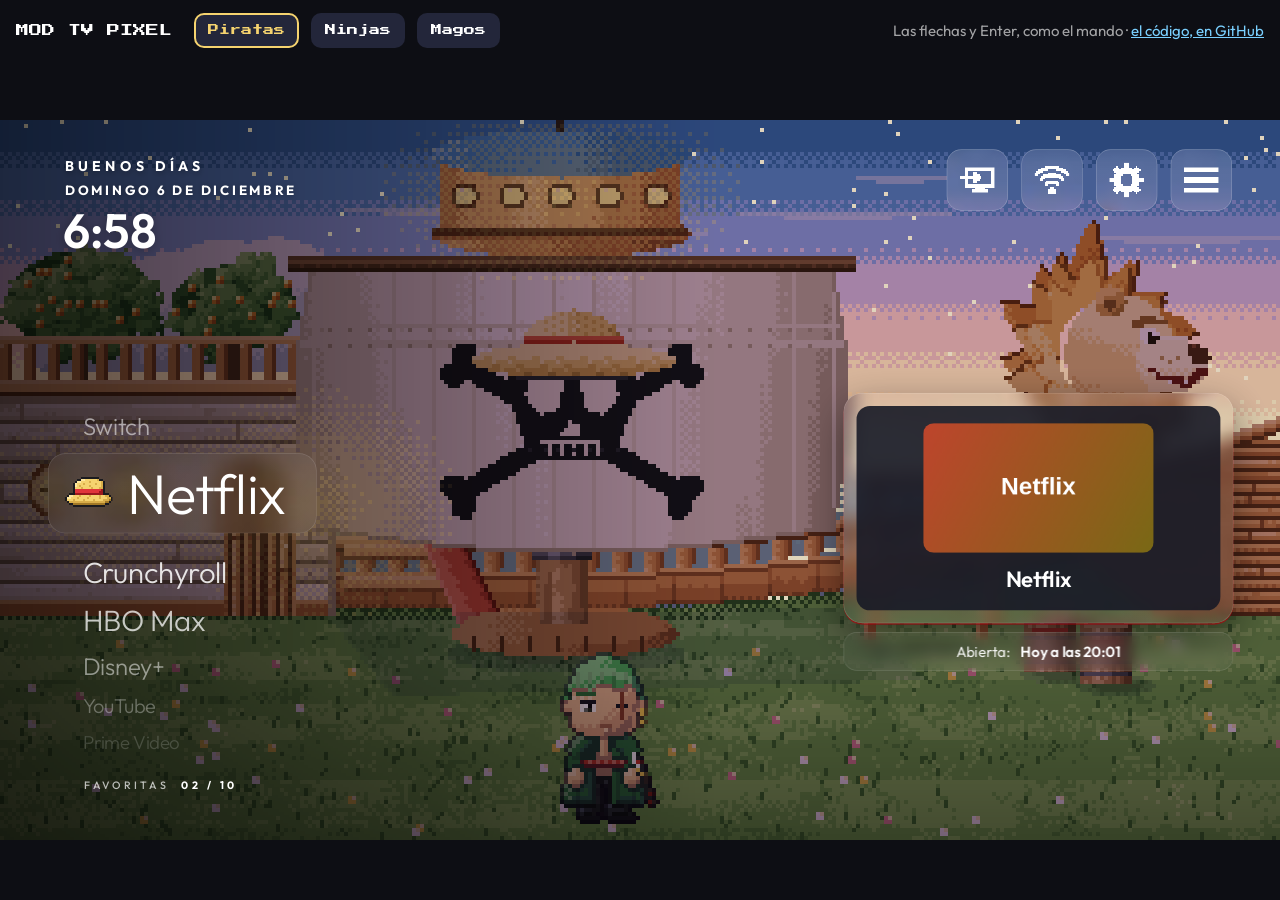
==== index.html @ 505b5720 "Mod TV Pixel 1.0.0: la pantalla de inicio en pixel art para Android TV, con tres sagas (David, 2026-" ====
<!doctype html>
<html lang="es">
<head>
<meta charset="utf-8">
<meta name="viewport" content="width=device-width, initial-scale=1">
<title>Mod TV Pixel</title>
<meta name="description" content="Una pantalla de inicio en pixel art para Android TV, en el navegador: tres sagas que cambian con la hora y el día.">
<style>
  @font-face { font-family: "Press Start 2P"; src: url("web/fuentes/press-start-2p.ttf"); }
  @font-face { font-family: "Outfit"; src: url("web/fuentes/outfit.ttf"); font-weight: 100 900; }
  :root { color-scheme: dark; }
  html, body { margin: 0; height: 100%; background: #0d0e14; color: #fff; font-family: "Outfit", sans-serif; overflow: hidden; }
  header { height: 60px; display: flex; align-items: center; gap: 12px; padding: 0 16px; box-sizing: border-box; }
  header b { font: 13px "Press Start 2P", monospace; margin-right: 10px; white-space: nowrap; }
  header button { font: 11px "Press Start 2P", monospace; color: #fff; background: #23263a; border: 2px solid transparent; border-radius: 10px;
    padding: 10px 12px; cursor: pointer; }
  header button.si { border-color: #f5d36f; color: #f5d36f; }
  header button:focus-visible { outline: 2px solid #fff; outline-offset: 2px; }
  header span { margin-left: auto; font-size: 15px; color: rgba(255, 255, 255, 0.62); white-space: nowrap; overflow: hidden; text-overflow: ellipsis; }
  header a { color: #7ad0ff; }
  #marco { position: absolute; top: 60px; left: 0; right: 0; bottom: 0; }
  #tele { position: absolute; width: 1920px; height: 1080px; border: 0; transform-origin: 0 0; }
  @media (max-width: 720px) { header span { display: none; } header b { display: none; } }
</style>
</head>
<body>
<header>
  <b>MOD TV PIXEL</b>
  <button data-saga="piratas">Piratas</button><button data-saga="ninjas">Ninjas</button><button data-saga="magos">Magos</button>
  <span>Las flechas y Enter, como el mando · <a href="https://github.com/davidmcaru/mod-tv-pixel">el código, en GitHub</a></span>
</header>
<div id="marco"><iframe id="tele" title="La pantalla de inicio de la tele"></iframe></div>
<script>
  // La pantalla es la de la tele, a 1920 × 1080: aquí se encaja en la ventana. ?saga=ninjas&dia=3&h=21 enseña otra saga,
  // otro día (0 es el domingo) y otra hora.
  const marco = document.getElementById("marco"), tele = document.getElementById("tele"), q = new URLSearchParams(location.search);
  function encaja() {
    const k = Math.min(marco.clientWidth / 1920, marco.clientHeight / 1080);
    tele.style.transform = `scale(${k})`;
    tele.style.left = (marco.clientWidth - 1920 * k) / 2 + "px";
    tele.style.top = (marco.clientHeight - 1080 * k) / 2 + "px";
  }
  function poner(saga) {
    const extra = ["dia", "h", "graficos"].filter((k) => q.has(k)).map((k) => `${k}=${encodeURIComponent(q.get(k))}`).join("&");
    tele.src = `web/${saga}.html${extra ? "?" + extra : ""}`;
    document.querySelectorAll("header button").forEach((b) => b.classList.toggle("si", b.dataset.saga === saga));
    history.replaceState(null, "", "?" + [`saga=${saga}`, extra].filter(Boolean).join("&"));
  }
  document.querySelectorAll("header button").forEach((b) => b.addEventListener("click", () => poner(b.dataset.saga)));
  tele.addEventListener("load", () => { try { tele.contentWindow.focus(); } catch (e) {} });
  addEventListener("resize", encaja);
  encaja();
  poner(["piratas", "ninjas", "magos"].includes(q.get("saga")) ? q.get("saga") : "piratas");
</script>
</body>
</html>
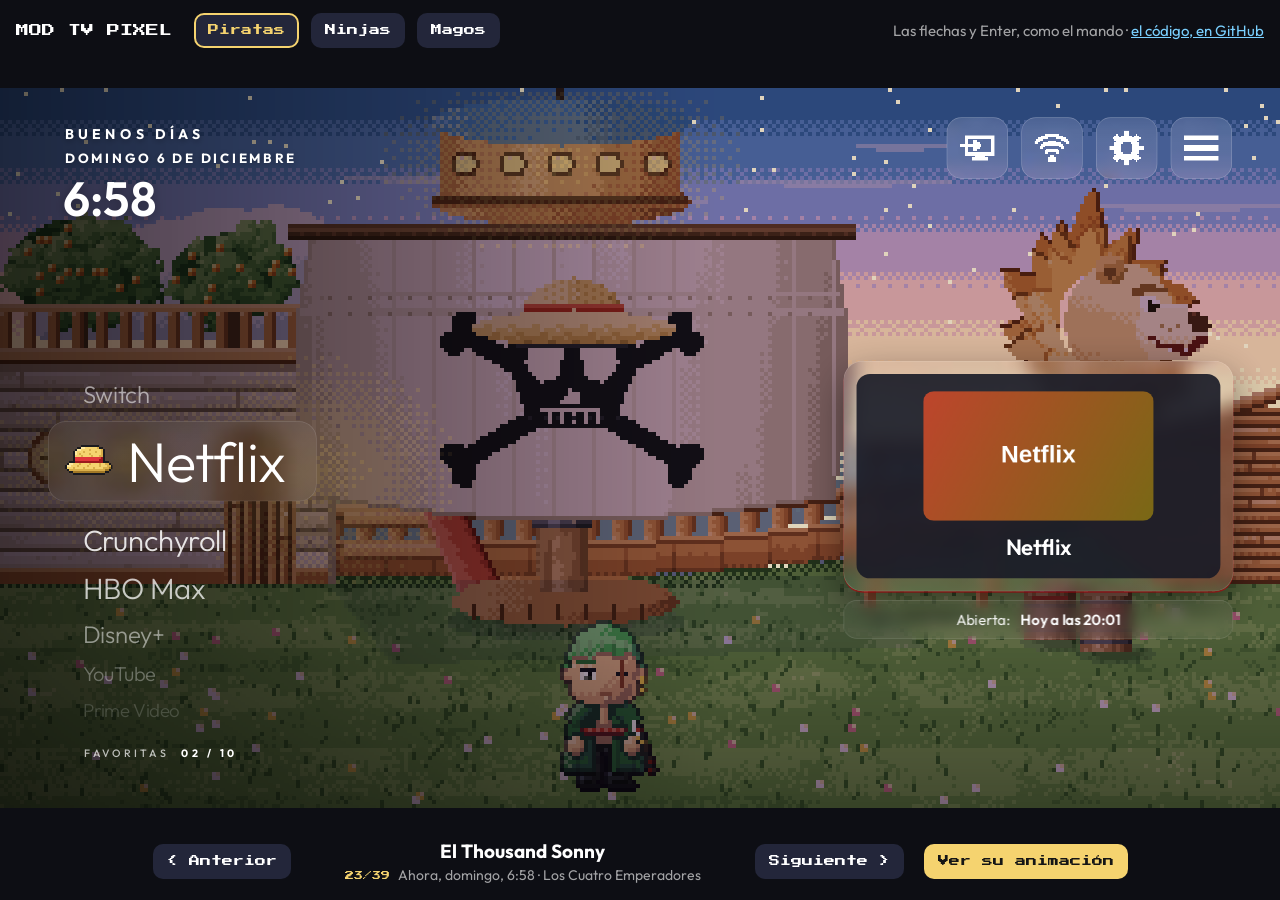
==== commit 781de51f: "Mod TV Pixel: la demo deja recorrer los escenarios de cada saga y ver su animación (David, 2026-11-0" ====
--- a/index.html
+++ b/index.html
@@ -10,17 +10,32 @@
   @font-face { font-family: "Outfit"; src: url("web/fuentes/outfit.ttf"); font-weight: 100 900; }
   :root { color-scheme: dark; }
   html, body { margin: 0; height: 100%; background: #0d0e14; color: #fff; font-family: "Outfit", sans-serif; overflow: hidden; }
-  header { height: 60px; display: flex; align-items: center; gap: 12px; padding: 0 16px; box-sizing: border-box; }
+  body { display: flex; flex-direction: column; }
+  header, footer { flex: none; display: flex; align-items: center; gap: 12px; padding: 0 16px; box-sizing: border-box; }
+  header { height: 60px; }
+  footer { justify-content: center; padding: 12px 16px 16px; }
   header b { font: 13px "Press Start 2P", monospace; margin-right: 10px; white-space: nowrap; }
-  header button { font: 11px "Press Start 2P", monospace; color: #fff; background: #23263a; border: 2px solid transparent; border-radius: 10px;
-    padding: 10px 12px; cursor: pointer; }
-  header button.si { border-color: #f5d36f; color: #f5d36f; }
-  header button:focus-visible { outline: 2px solid #fff; outline-offset: 2px; }
+  button { font: 11px "Press Start 2P", monospace; color: #fff; background: #23263a; border: 2px solid transparent; border-radius: 10px;
+    padding: 10px 12px; cursor: pointer; white-space: nowrap; }
+  button.si { border-color: #f5d36f; color: #f5d36f; }
+  button:focus-visible { outline: 2px solid #fff; outline-offset: 2px; }
   header span { margin-left: auto; font-size: 15px; color: rgba(255, 255, 255, 0.62); white-space: nowrap; overflow: hidden; text-overflow: ellipsis; }
   header a { color: #7ad0ff; }
-  #marco { position: absolute; top: 60px; left: 0; right: 0; bottom: 0; }
+  #marco { position: relative; flex: 1; min-height: 0; }
   #tele { position: absolute; width: 1920px; height: 1080px; border: 0; transform-origin: 0 0; }
-  @media (max-width: 720px) { header span { display: none; } header b { display: none; } }
+  #sitio { width: 440px; min-width: 0; text-align: center; }
+  #sitio b { display: block; font-size: 19px; font-weight: 700; white-space: nowrap; overflow: hidden; text-overflow: ellipsis; }
+  #cuando { display: block; margin-top: 3px; font-size: 14px; color: rgba(255, 255, 255, 0.62); white-space: nowrap; overflow: hidden; text-overflow: ellipsis; }
+  #cuando i { font: normal 9px "Press Start 2P", monospace; color: #f5d36f; margin-right: 8px; }
+  #animar { margin-left: 8px; background: #f5d36f; color: #151515; }
+  #animar:disabled { background: #23263a; color: rgba(255, 255, 255, 0.35); cursor: default; }
+  @media (max-width: 720px) {
+    header span, header b, .largo, .cap { display: none; }
+    #marco { flex: none; aspect-ratio: 16 / 9; }
+    footer { flex-wrap: wrap; gap: 8px; padding: 10px 12px 12px; }
+    #sitio { flex: 1; width: auto; }
+    #animar { margin-left: 0; flex-basis: 100%; }
+  }
 </style>
 </head>
 <body>
@@ -30,27 +45,96 @@
   <span>Las flechas y Enter, como el mando · <a href="https://github.com/davidmcaru/mod-tv-pixel">el código, en GitHub</a></span>
 </header>
 <div id="marco"><iframe id="tele" title="La pantalla de inicio de la tele"></iframe></div>
+<footer>
+  <button id="antes" aria-label="El escenario anterior">&lt;<span class="largo"> Anterior</span></button>
+  <div id="sitio" aria-live="polite"><b id="titulo"></b><span id="cuando"></span></div>
+  <button id="despues" aria-label="El escenario siguiente"><span class="largo">Siguiente </span>&gt;</button>
+  <button id="animar" disabled>Ver su animación</button>
+</footer>
+<script src="web/universos/horario-universos.js"></script>
 <script>
   // La pantalla es la de la tele, a 1920 × 1080: aquí se encaja en la ventana. ?saga=ninjas&dia=3&h=21 enseña otra saga,
-  // otro día (0 es el domingo) y otra hora.
-  const marco = document.getElementById("marco"), tele = document.getElementById("tele"), q = new URLSearchParams(location.search);
+  // otro día (0 es el domingo) y otra hora. Abajo se recorren los escenarios de cada saga en el orden de su historia, que
+  // empieza el lunes a las 2:00, cada uno a la hora en que sale por primera vez; «Ver su animación» la saca enseguida.
+  const $ = (id) => document.getElementById(id);
+  const marco = $("marco"), tele = $("tele"), q = new URLSearchParams(location.search), H = window.HorarioU || null;
+  const DIAS = ["domingo", "lunes", "martes", "miércoles", "jueves", "viernes", "sábado"];
+  const entero = (k, max) => { const v = Number(q.get(k)); return q.get(k) !== null && q.get(k) !== "" && Number.isInteger(v) && v >= 0 && v <= max ? v : null; };
+  let saga = ["piratas", "ninjas", "magos"].includes(q.get("saga")) ? q.get("saga") : "piratas";
+  let dia = entero("dia", 6), hora = entero("h", 23); // null: los de ahora
+  const graficos = q.has("graficos") ? `graficos=${encodeURIComponent(q.get("graficos"))}` : "";
+
   function encaja() {
     const k = Math.min(marco.clientWidth / 1920, marco.clientHeight / 1080);
     tele.style.transform = `scale(${k})`;
     tele.style.left = (marco.clientWidth - 1920 * k) / 2 + "px";
     tele.style.top = (marco.clientHeight - 1080 * k) / 2 + "px";
   }
-  function poner(saga) {
-    const extra = ["dia", "h", "graficos"].filter((k) => q.has(k)).map((k) => `${k}=${encodeURIComponent(q.get(k))}`).join("&");
-    tele.src = `web/${saga}.html${extra ? "?" + extra : ""}`;
+  const cuando = () => { const f = new Date(); return { d: dia ?? f.getDay(), h: hora ?? f.getHours() }; };
+  const vistos = {};
+  function recorrido() { // los escenarios de la saga, en el orden en que salen desde el lunes a las 2:00
+    if (vistos[saga]) return vistos[saga];
+    const semana = H[saga].semana, ya = new Set(), r = [];
+    for (let i = 0; i < 168; i++) {
+      const t = (26 + i) % 168, d = Math.floor(t / 24), h = t % 24, x = semana[d][h];
+      if (x && !ya.has(x.s)) { ya.add(x.s); r.push({ s: x.s, d, h }); }
+    }
+    return (vistos[saga] = r);
+  }
+  const aqui = () => { const { d, h } = cuando(), x = H[saga].semana[d][h]; return { d, h, s: x ? x.s : null }; };
+
+  function etiqueta() {
+    const { d, h, s } = aqui(), u = H[saga], lista = recorrido(), i = lista.findIndex((e) => e.s === s);
+    const sitio = u.sitios.find((e) => e.s === s), cap = u.capitulos[h < 2 ? (d + 6) % 7 : d];
+    $("titulo").textContent = sitio ? sitio.titulo : "";
+    const n = document.createElement("i"), dc = document.createElement("span");
+    n.textContent = i >= 0 ? `${i + 1}/${lista.length}` : "";
+    dc.className = "cap";
+    dc.textContent = cap ? ` · ${cap}` : "";
+    const ya = dia === null && hora === null, min = ya ? String(new Date().getMinutes()).padStart(2, "0") : "00";
+    $("cuando").replaceChildren(n, `${ya ? "Ahora, " : ""}${DIAS[d]}, ${h}:${min}`, dc);
+  }
+
+  let vuelta = 0;
+  function cargar(animacion) {
+    const { d, h } = cuando();
+    const p = [(dia !== null || animacion) && `dia=${d}`, (hora !== null || animacion) && `h=${h}`, graficos, animacion && "animacion"];
+    tele.src = `web/${saga}.html` + (p.some(Boolean) ? "?" + p.filter(Boolean).join("&") : "");
     document.querySelectorAll("header button").forEach((b) => b.classList.toggle("si", b.dataset.saga === saga));
-    history.replaceState(null, "", "?" + [`saga=${saga}`, extra].filter(Boolean).join("&"));
+    history.replaceState(null, "", "?" + [`saga=${saga}`, dia !== null && `dia=${dia}`, hora !== null && `h=${hora}`, graficos].filter(Boolean).join("&"));
+    vuelta++;
+    $("animar").disabled = true;
+    if (H) etiqueta();
   }
-  document.querySelectorAll("header button").forEach((b) => b.addEventListener("click", () => poner(b.dataset.saga)));
-  tele.addEventListener("load", () => { try { tele.contentWindow.focus(); } catch (e) {} });
+  function paso(k) {
+    const lista = recorrido(), i = Math.max(0, lista.findIndex((e) => e.s === aqui().s)), e = lista[(i + k + lista.length) % lista.length];
+    dia = e.d; hora = e.h;
+    cargar(false);
+  }
+  // «Ver su animación», solo si la escena de esta hora tiene alguna: lo dice la propia pantalla al montarla
+  function mirar() {
+    const yo = vuelta, t0 = Date.now();
+    (function otra() {
+      if (yo !== vuelta) return;
+      let hay = null;
+      try { const m = tele.contentWindow.Momentos; hay = m && m.ahora ? m.ahora.length > 0 : null; } catch (e) { hay = true; }
+      if (hay === null && Date.now() - t0 < 5000) return setTimeout(otra, 250);
+      $("animar").disabled = !hay;
+      $("animar").title = hay ? "" : "Este escenario no tiene animación a esta hora";
+    })();
+  }
+
+  document.querySelectorAll("header button").forEach((b) => b.addEventListener("click", () => { saga = b.dataset.saga; cargar(false); }));
+  $("antes").addEventListener("click", () => paso(-1));
+  $("despues").addEventListener("click", () => paso(1));
+  $("animar").addEventListener("click", () => cargar(true));
+  tele.addEventListener("load", () => { try { tele.contentWindow.focus(); } catch (e) {} mirar(); });
   addEventListener("resize", encaja);
+  if (!H) document.querySelector("footer").hidden = true;
+  // con la hora de ahora, la etiqueta cambia cuando cambia la hora, como la pantalla
+  setInterval(() => { if (H && dia === null && hora === null) { etiqueta(); mirar(); } }, 30000);
   encaja();
-  poner(["piratas", "ninjas", "magos"].includes(q.get("saga")) ? q.get("saga") : "piratas");
+  cargar(false);
 </script>
 </body>
 </html>
